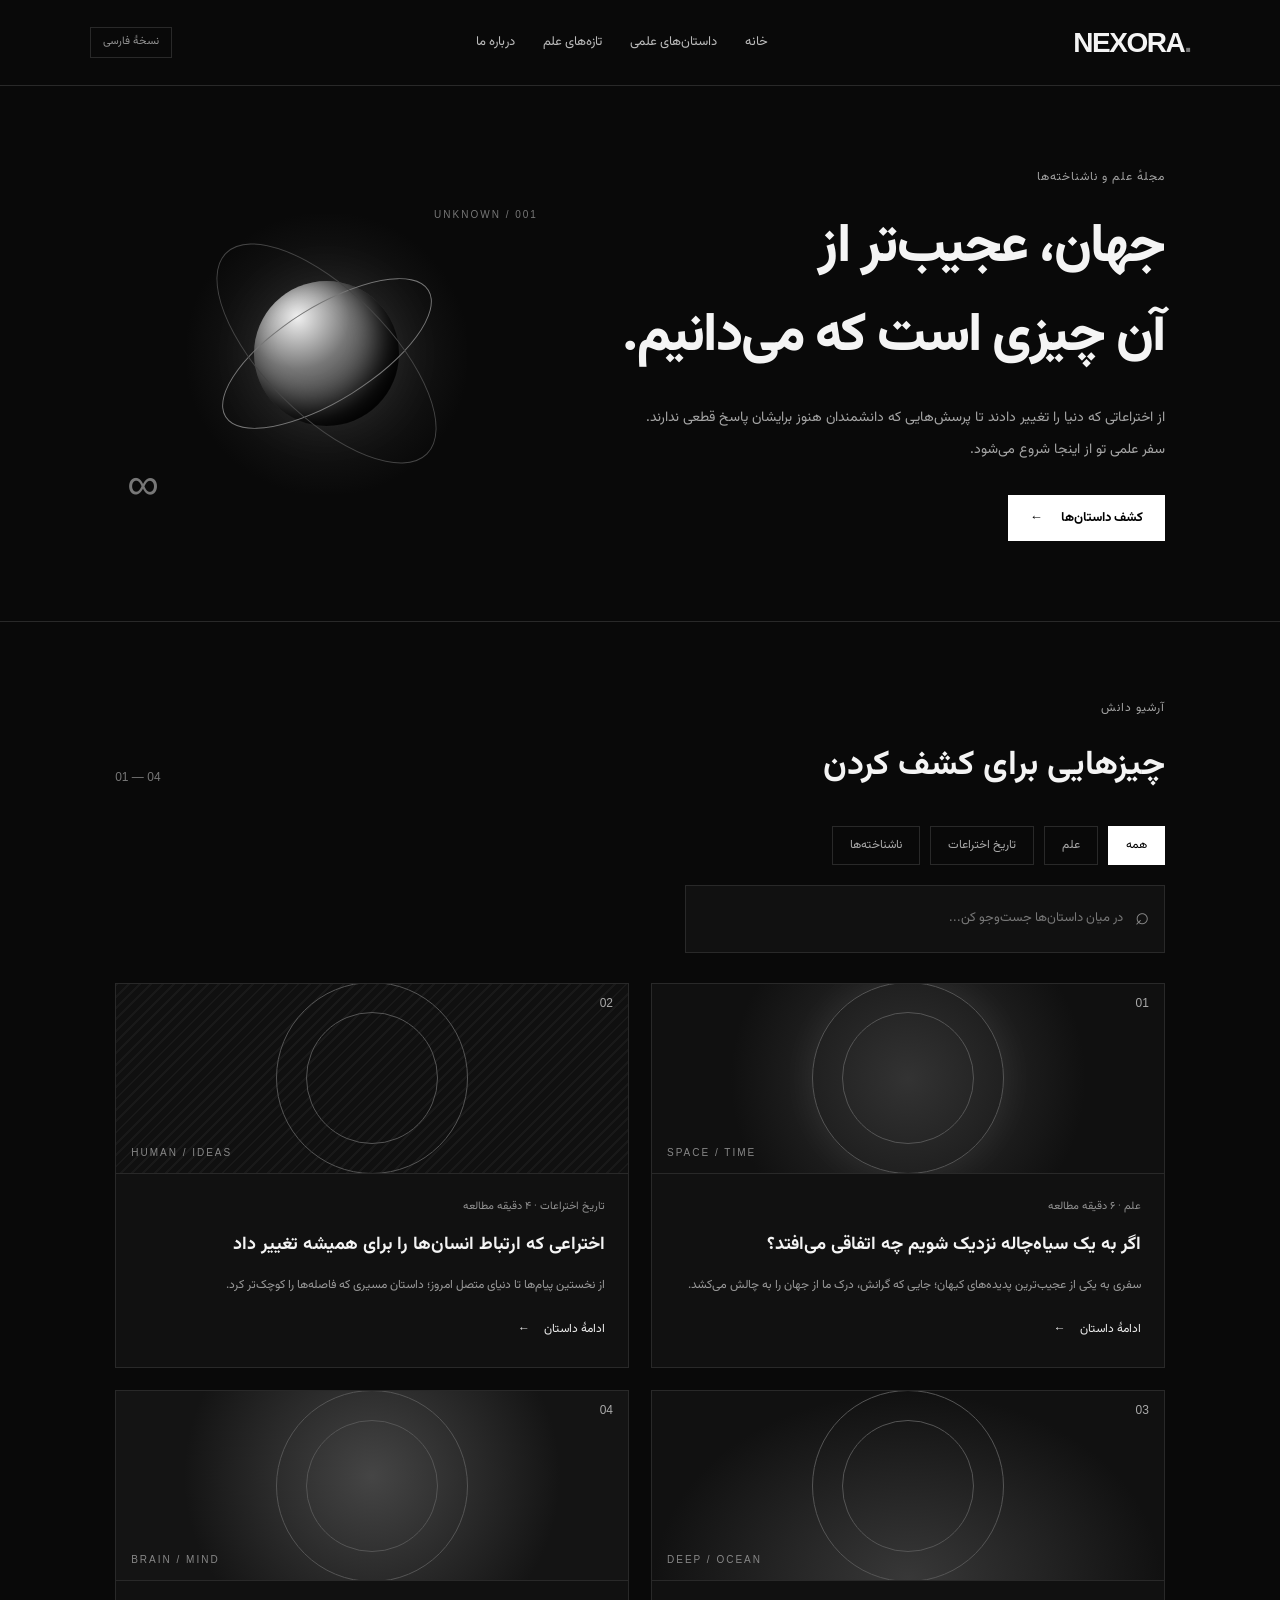
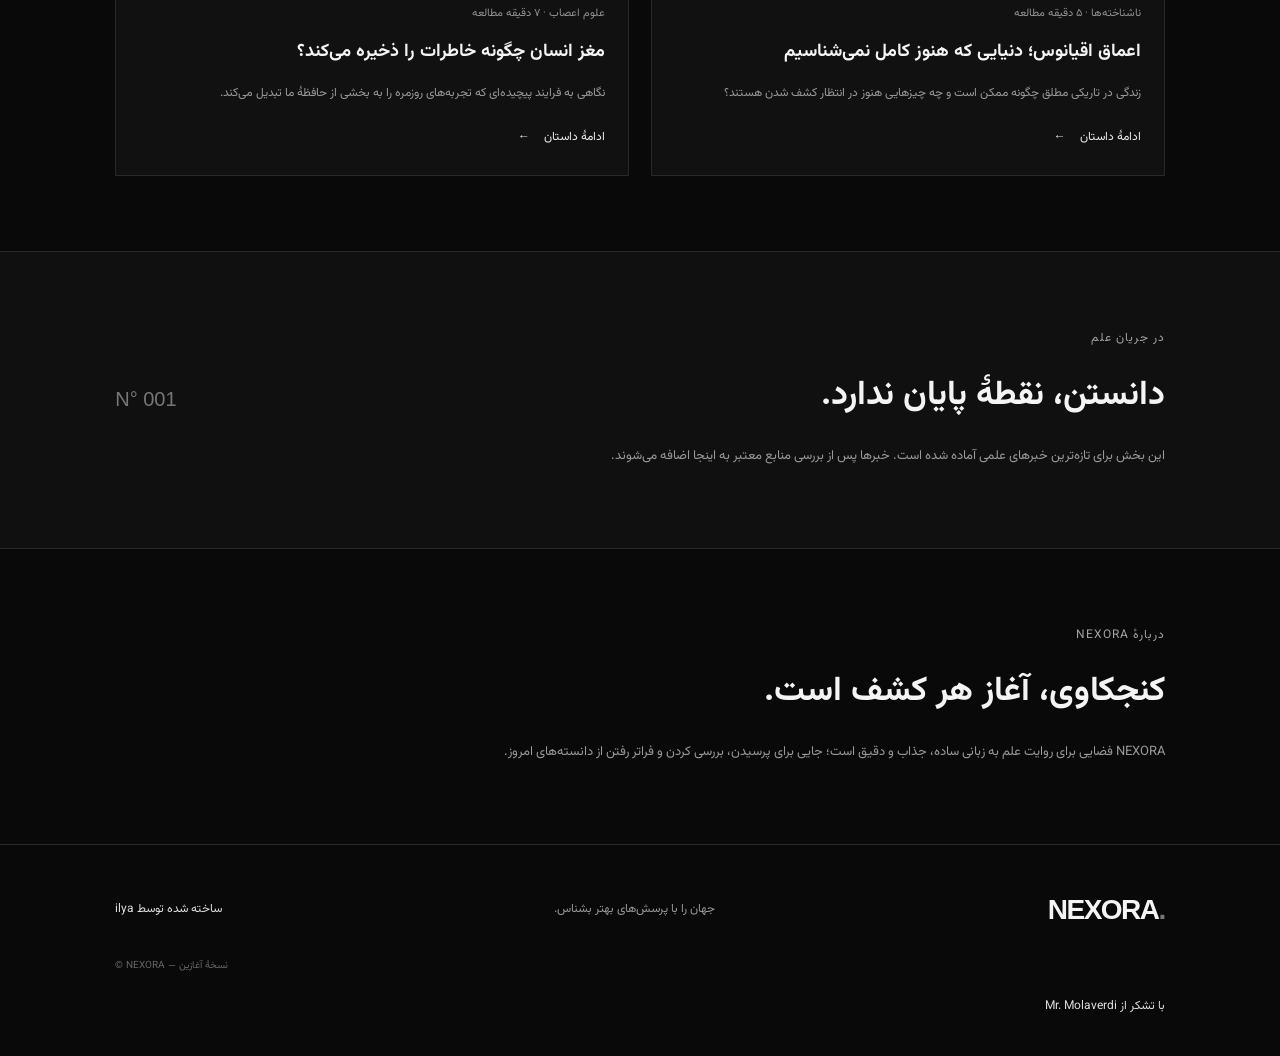
==== index.html @ fea0d457 "Add NEXORA science website" ====
<!DOCTYPE html>
<html lang="fa" dir="rtl">
<head>
  <meta charset="UTF-8">
  <meta name="viewport" content="width=device-width, initial-scale=1.0">
  <meta name="description" content="NEXORA، مجله‌ای برای کشف داستان‌های علم، اختراعات و رازهای ناشناخته.">
  <title>NEXORA | فراتر از دانسته‌ها</title>
  <link rel="stylesheet" href="style.css">
</head>
<body>
  <header class="topbar">
    <a class="logo" href="#">NEXORA<span>.</span></a>
    <nav>
      <a href="#home">خانه</a>
      <a href="#stories">داستان‌های علمی</a>
      <a href="#news">تازه‌های علم</a>
      <a href="#about">درباره ما</a>
    </nav>
    <span class="edition">نسخهٔ فارسی</span>
  </header>

  <main>
    <section class="hero" id="home">
      <div class="hero-copy">
        <p class="eyebrow">مجلهٔ علم و ناشناخته‌ها</p>
        <h1>جهان، عجیب‌تر از<br>آن چیزی است که می‌دانیم.</h1>
        <p class="hero-description">
          از اختراعاتی که دنیا را تغییر دادند تا پرسش‌هایی که
          دانشمندان هنوز برایشان پاسخ قطعی ندارند.
          سفر علمی تو از اینجا شروع می‌شود.
        </p>
        <a class="hero-button" href="#stories">کشف داستان‌ها <span>←</span></a>
      </div>
      <div class="hero-art" aria-label="تصویر انتزاعی از جهان و فضا">
        <div class="orbit orbit-one"></div>
        <div class="orbit orbit-two"></div>
        <div class="planet"></div>
        <span class="art-label">UNKNOWN / 001</span>
        <span class="art-number">∞</span>
      </div>
    </section>

    <section class="latest section" id="stories">
      <div class="section-heading">
        <div>
          <p class="eyebrow">آرشیو دانش</p>
          <h2>چیزهایی برای کشف کردن</h2>
        </div>
        <span class="section-count">01 — 04</span>
      </div>

      <div class="filters" aria-label="دسته‌بندی مقالات">
        <button class="filter active" data-category="all">همه</button>
        <button class="filter" data-category="science">علم</button>
        <button class="filter" data-category="history">تاریخ اختراعات</button>
        <button class="filter" data-category="mystery">ناشناخته‌ها</button>
      </div>

      <label class="search-box">
        <span>⌕</span>
        <input id="searchInput" type="search" placeholder="در میان داستان‌ها جست‌وجو کن..." aria-label="جست‌وجوی مقالات">
      </label>

      <div class="article-grid" id="articleGrid">
        <article class="article-card" data-category="science">
          <div class="card-art art-space"><span>01</span><b>SPACE / TIME</b></div>
          <div class="card-content">
            <p class="card-meta">علم · ۶ دقیقه مطالعه</p>
            <h3>اگر به یک سیاه‌چاله نزدیک شویم چه اتفاقی می‌افتد؟</h3>
            <p>سفری به یکی از عجیب‌ترین پدیده‌های کیهان؛ جایی که گرانش، درک ما از جهان را به چالش می‌کشد.</p>
            <a href="articles/blackhole.html" class="read-link">ادامهٔ داستان <span>←</span></a>
          </div>
        </article>

        <article class="article-card" data-category="history">
          <div class="card-art art-invention"><span>02</span><b>HUMAN / IDEAS</b></div>
          <div class="card-content">
            <p class="card-meta">تاریخ اختراعات · ۴ دقیقه مطالعه</p>
            <h3>اختراعی که ارتباط انسان‌ها را برای همیشه تغییر داد</h3>
            <p>از نخستین پیام‌ها تا دنیای متصل امروز؛ داستان مسیری که فاصله‌ها را کوچک‌تر کرد.</p>
            <a href="articles/inventions.html" class="read-link">ادامهٔ داستان <span>←</span></a>
          </div>
        </article>

        <article class="article-card" data-category="mystery">
          <div class="card-art art-ocean"><span>03</span><b>DEEP / OCEAN</b></div>
          <div class="card-content">
            <p class="card-meta">ناشناخته‌ها · ۵ دقیقه مطالعه</p>
            <h3>اعماق اقیانوس؛ دنیایی که هنوز کامل نمی‌شناسیم</h3>
            <p>زندگی در تاریکی مطلق چگونه ممکن است و چه چیزهایی هنوز در انتظار کشف شدن هستند؟</p>
            <a href="articles/ocean.html" class="read-link">ادامهٔ داستان <span>←</span></a>
          </div>
        </article>

        <article class="article-card" data-category="science">
          <div class="card-art art-brain"><span>04</span><b>BRAIN / MIND</b></div>
          <div class="card-content">
            <p class="card-meta">علوم اعصاب · ۷ دقیقه مطالعه</p>
            <h3>مغز انسان چگونه خاطرات را ذخیره می‌کند؟</h3>
            <p>نگاهی به فرایند پیچیده‌ای که تجربه‌های روزمره را به بخشی از حافظهٔ ما تبدیل می‌کند.</p>
            <a href="articles/brain.html" class="read-link">ادامهٔ داستان <span>←</span></a>
          </div>
        </article>
      </div>
      <p id="emptyMessage" class="empty-message" hidden>مقاله‌ای با این مشخصات پیدا نشد.</p>
    </section>

    <section class="news section" id="news">
      <div>
        <p class="eyebrow">در جریان علم</p>
        <h2>دانستن، نقطهٔ پایان ندارد.</h2>
        <p>این بخش برای تازه‌ترین خبرهای علمی آماده شده است. خبرها پس از بررسی منابع معتبر به اینجا اضافه می‌شوند.</p>
      </div>
      <span class="news-symbol">N° 001</span>
    </section>

    <section class="about section" id="about">
      <p class="eyebrow">دربارهٔ NEXORA</p>
      <h2>کنجکاوی، آغاز هر کشف است.</h2>
      <p>NEXORA فضایی برای روایت علم به زبانی ساده، جذاب و دقیق است؛ جایی برای پرسیدن، بررسی کردن و فراتر رفتن از دانسته‌های امروز.</p>
    </section>
  </main>

  <footer>
    <a class="logo" href="#">NEXORA<span>.</span></a>
    <p>جهان را با پرسش‌های بهتر بشناس.</p>
    <p class="credit">ساخته شده توسط ilya</p>
    <small>© NEXORA — نسخهٔ آغازین</small>
  <p class="credit">با تشکر از Mr. Molaverdi</p>
</footer>

  <script src="script.js"></script>
</body>
</html>
---- style.css ----
@import url('https://fonts.googleapis.com/css2?family=Vazirmatn:wght@400;500;600;700;800&display=swap');

:root {
  --bg: #090909;
  --panel: #111111;
  --panel-hover: #191919;
  --text: #f4f4f4;
  --muted: #929292;
  --line: #292929;
  --white: #ffffff;
}

* {
  box-sizing: border-box;
  margin: 0;
  padding: 0;
}

html {
  scroll-behavior: smooth;
  scroll-padding-top: 90px;
}

body {
  background: var(--bg);
  color: var(--text);
  font-family: 'Vazirmatn', Tahoma, sans-serif;
  line-height: 1.9;
  -webkit-font-smoothing: antialiased;
}

a {
  color: inherit;
  text-decoration: none;
}

button,
input {
  font: inherit;
}

button {
  cursor: pointer;
}

.topbar {
  min-height: 82px;
  padding: 16px 7%;
  display: flex;
  align-items: center;
  justify-content: space-between;
  gap: 24px;
  border-bottom: 1px solid var(--line);
  background: #090909;
}

.logo {
  direction: ltr;
  font-family: Arial, sans-serif;
  font-size: 28px;
  font-weight: 800;
  letter-spacing: -1.5px;
  white-space: nowrap;
}

.logo span {
  color: #777;
}

.topbar nav {
  display: flex;
  flex-wrap: wrap;
  gap: 28px;
}

.topbar nav a {
  color: #bcbcbc;
  font-size: 13px;
  transition: color 0.2s;
}

.topbar nav a:hover {
  color: white;
}

.edition {
  border: 1px solid var(--line);
  padding: 4px 12px;
  color: var(--muted);
  font-size: 11px;
  white-space: nowrap;
}

.hero {
  min-height: 510px;
  padding: 80px 9%;
  display: grid;
  grid-template-columns: 1.15fr 0.85fr;
  align-items: center;
  gap: 55px;
  border-bottom: 1px solid var(--line);
  overflow: hidden;
}

.eyebrow {
  color: #a3a3a3;
  font-size: 12px;
  letter-spacing: 1px;
  margin-bottom: 15px;
}

.hero h1 {
  font-size: clamp(32px, 4.5vw, 54px);
  line-height: 1.65;
  font-weight: 800;
  letter-spacing: -1.5px;
}

.hero-description {
  max-width: 520px;
  margin-top: 20px;
  color: #a5a5a5;
  font-size: 14px;
  line-height: 2.3;
}

.hero-button {
  display: inline-flex;
  align-items: center;
  gap: 18px;
  margin-top: 28px;
  padding: 11px 22px;
  background: white;
  color: black;
  font-size: 13px;
  font-weight: 700;
  transition: background 0.2s, transform 0.2s;
}

.hero-button:hover {
  background: #d7d7d7;
  transform: translateY(-2px);
}

.hero-art {
  min-height: 310px;
  position: relative;
  display: grid;
  place-items: center;
  isolation: isolate;
}

.hero-art::before {
  content: "";
  position: absolute;
  width: 280px;
  height: 280px;
  background: radial-gradient(circle, #303030 0%, #151515 40%, transparent 72%);
  z-index: -2;
}

.planet {
  width: 145px;
  height: 145px;
  border-radius: 50%;
  background: radial-gradient(circle at 30% 25%, #f0f0f0, #777 35%, #292929 72%, #111);
  box-shadow: 0 0 65px #ffffff14, inset -15px -12px 30px #000;
  animation: float 6s ease-in-out infinite;
}

.orbit {
  position: absolute;
  width: 240px;
  height: 95px;
  border: 1px solid #777;
  border-radius: 50%;
  transform: rotate(-32deg);
}

.orbit-two {
  width: 285px;
  height: 125px;
  border-color: #454545;
  transform: rotate(45deg);
}

.art-label {
  position: absolute;
  top: 10px;
  right: 0;
  color: #777;
  font: 10px Arial, sans-serif;
  letter-spacing: 2px;
}

.art-number {
  position: absolute;
  bottom: 0;
  left: 12px;
  font: 44px Arial, sans-serif;
  color: #777;
}

@keyframes float {
  0%, 100% { transform: translateY(0); }
  50% { transform: translateY(-12px); }
}

.section {
  padding: 75px 9%;
}

.section-heading {
  display: flex;
  align-items: end;
  justify-content: space-between;
  gap: 20px;
  margin-bottom: 30px;
}

.section-heading h2,
.news h2,
.about h2 {
  font-size: clamp(23px, 3vw, 34px);
  line-height: 1.8;
}

.section-count {
  color: #777;
  direction: ltr;
  font: 12px Arial, sans-serif;
  padding-bottom: 12px;
}

.filters {
  display: flex;
  flex-wrap: wrap;
  gap: 10px;
  margin-bottom: 20px;
}

.filter {
  padding: 7px 17px;
  background: transparent;
  color: #aaa;
  border: 1px solid var(--line);
  font-size: 12px;
  transition: 0.2s;
}

.filter:hover,
.filter.active {
  background: white;
  color: black;
  border-color: white;
}

.search-box {
  display: flex;
  align-items: center;
  gap: 12px;
  max-width: 480px;
  margin-bottom: 30px;
  padding: 10px 15px;
  border: 1px solid var(--line);
  background: var(--panel);
}

.search-box span {
  font-size: 24px;
  color: #888;
}

.search-box input {
  width: 100%;
  background: transparent;
  color: white;
  border: 0;
  outline: none;
  font-size: 13px;
}

.search-box input::placeholder {
  color: #777;
}

.article-grid {
  display: grid;
  grid-template-columns: repeat(2, minmax(0, 1fr));
  gap: 22px;
}

.article-card {
  min-width: 0;
  border: 1px solid var(--line);
  background: var(--panel);
  transition: transform 0.25s, border-color 0.25s;
  overflow: hidden;
}

.article-card:hover {
  transform: translateY(-4px);
  border-color: #656565;
}

.card-art {
  height: 190px;
  position: relative;
  display: flex;
  align-items: center;
  justify-content: center;
  overflow: hidden;
  background-color: #161616;
  border-bottom: 1px solid var(--line);
}

.card-art::before,
.card-art::after {
  content: "";
  position: absolute;
  border: 1px solid #555;
  border-radius: 50%;
}

.card-art::before {
  width: 190px;
  height: 190px;
}

.card-art::after {
  width: 130px;
  height: 130px;
}

.card-art > span {
  position: absolute;
  top: 12px;
  right: 15px;
  color: #aaa;
  font: 12px Arial, sans-serif;
}

.card-art b {
  position: absolute;
  bottom: 15px;
  left: 15px;
  direction: ltr;
  color: #888;
  font: 10px Arial, sans-serif;
  letter-spacing: 2px;
}

.art-space {
  background: radial-gradient(circle at center, #333, #101010 65%);
}

.art-space::before {
  box-shadow: 0 0 40px #ffffff12;
}

.art-invention {
  background: repeating-linear-gradient(135deg, #191919 0, #191919 2px, #101010 2px, #101010 8px);
}

.art-ocean {
  background: radial-gradient(ellipse at bottom, #383838, #111 70%);
}

.art-brain {
  background: radial-gradient(circle at 50% 45%, #454545, #141414 68%);
}

.card-content {
  padding: 23px;
}

.card-meta {
  color: #929292;
  font-size: 11px;
  margin-bottom: 10px;
}

.card-content h3 {
  font-size: 18px;
  line-height: 1.9;
  margin-bottom: 10px;
}

.card-content > p:not(.card-meta) {
  color: #999;
  font-size: 12px;
  line-height: 2.2;
}

.read-link {
  display: inline-flex;
  gap: 14px;
  align-items: center;
  margin-top: 20px;
  color: #eee;
  font-size: 12px;
}

.read-link span {
  transition: transform 0.2s;
}

.read-link:hover span {
  transform: translateX(-4px);
}

.empty-message {
  padding: 30px 0;
  color: #aaa;
  font-size: 14px;
}

.news {
  display: flex;
  align-items: center;
  justify-content: space-between;
  gap: 35px;
  border-top: 1px solid var(--line);
  border-bottom: 1px solid var(--line);
  background: #101010;
}

.news > div {
  max-width: 650px;
}

.news > div > p:last-child,
.about > p:last-child {
  margin-top: 15px;
  color: #999;
  font-size: 13px;
  line-height: 2.4;
}

.news-symbol {
  direction: ltr;
  font: 20px Arial, sans-serif;
  color: #777;
  white-space: nowrap;
}

.about {
  max-width: 1000px;
}

footer {
  padding: 38px 9%;
  border-top: 1px solid var(--line);
  display: flex;
  align-items: center;
  justify-content: space-between;
  gap: 20px;
  flex-wrap: wrap;
}

footer > p {
  color: #999;
  font-size: 12px;
}

footer .credit {
  color: #ddd;
}

footer small {
  width: 100%;
  color: #666;
  font-size: 10px;
  text-align: left;
  direction: ltr;
}

[hidden] {
  display: none !important;
}

@media (max-width: 850px) {
  .topbar {
    padding: 15px 5%;
    flex-wrap: wrap;
  }

  .topbar nav {
    order: 3;
    width: 100%;
    gap: 18px;
  }

  .hero {
    padding: 55px 7%;
    grid-template-columns: 1fr;
    gap: 20px;
  }

  .hero-art {
    min-height: 260px;
  }

  .section {
    padding: 55px 7%;
  }
}

@media (max-width: 560px) {
  .topbar nav {
    gap: 12px;
  }

  .topbar nav a {
    font-size: 11px;
  }

  .edition {
    font-size: 10px;
  }

  .hero {
    padding-top: 45px;
  }

  .hero h1 {
    font-size: 32px;
  }

  .hero-art {
    min-height: 240px;
  }

  .planet {
    width: 115px;
    height: 115px;
  }

  .orbit {
    width: 200px;
    height: 80px;
  }

  .orbit-two {
    width: 235px;
    height: 105px;
  }

  .section {
    padding: 45px 5%;
  }

  .article-grid {
    grid-template-columns: 1fr;
  }

  .card-art {
    height: 170px;
  }

  .section-heading h2 {
    font-size: 23px;
  }

  .news {
    align-items: start;
  }

  .news-symbol {
    font-size: 14px;
  }

  footer {
    padding: 30px 5%;
  }
}

@media (prefers-reduced-motion: reduce) {
  *,
  *::before,
  *::after {
    scroll-behavior: auto !important;
    animation: none !important;
    transition: none !important;
  }
}
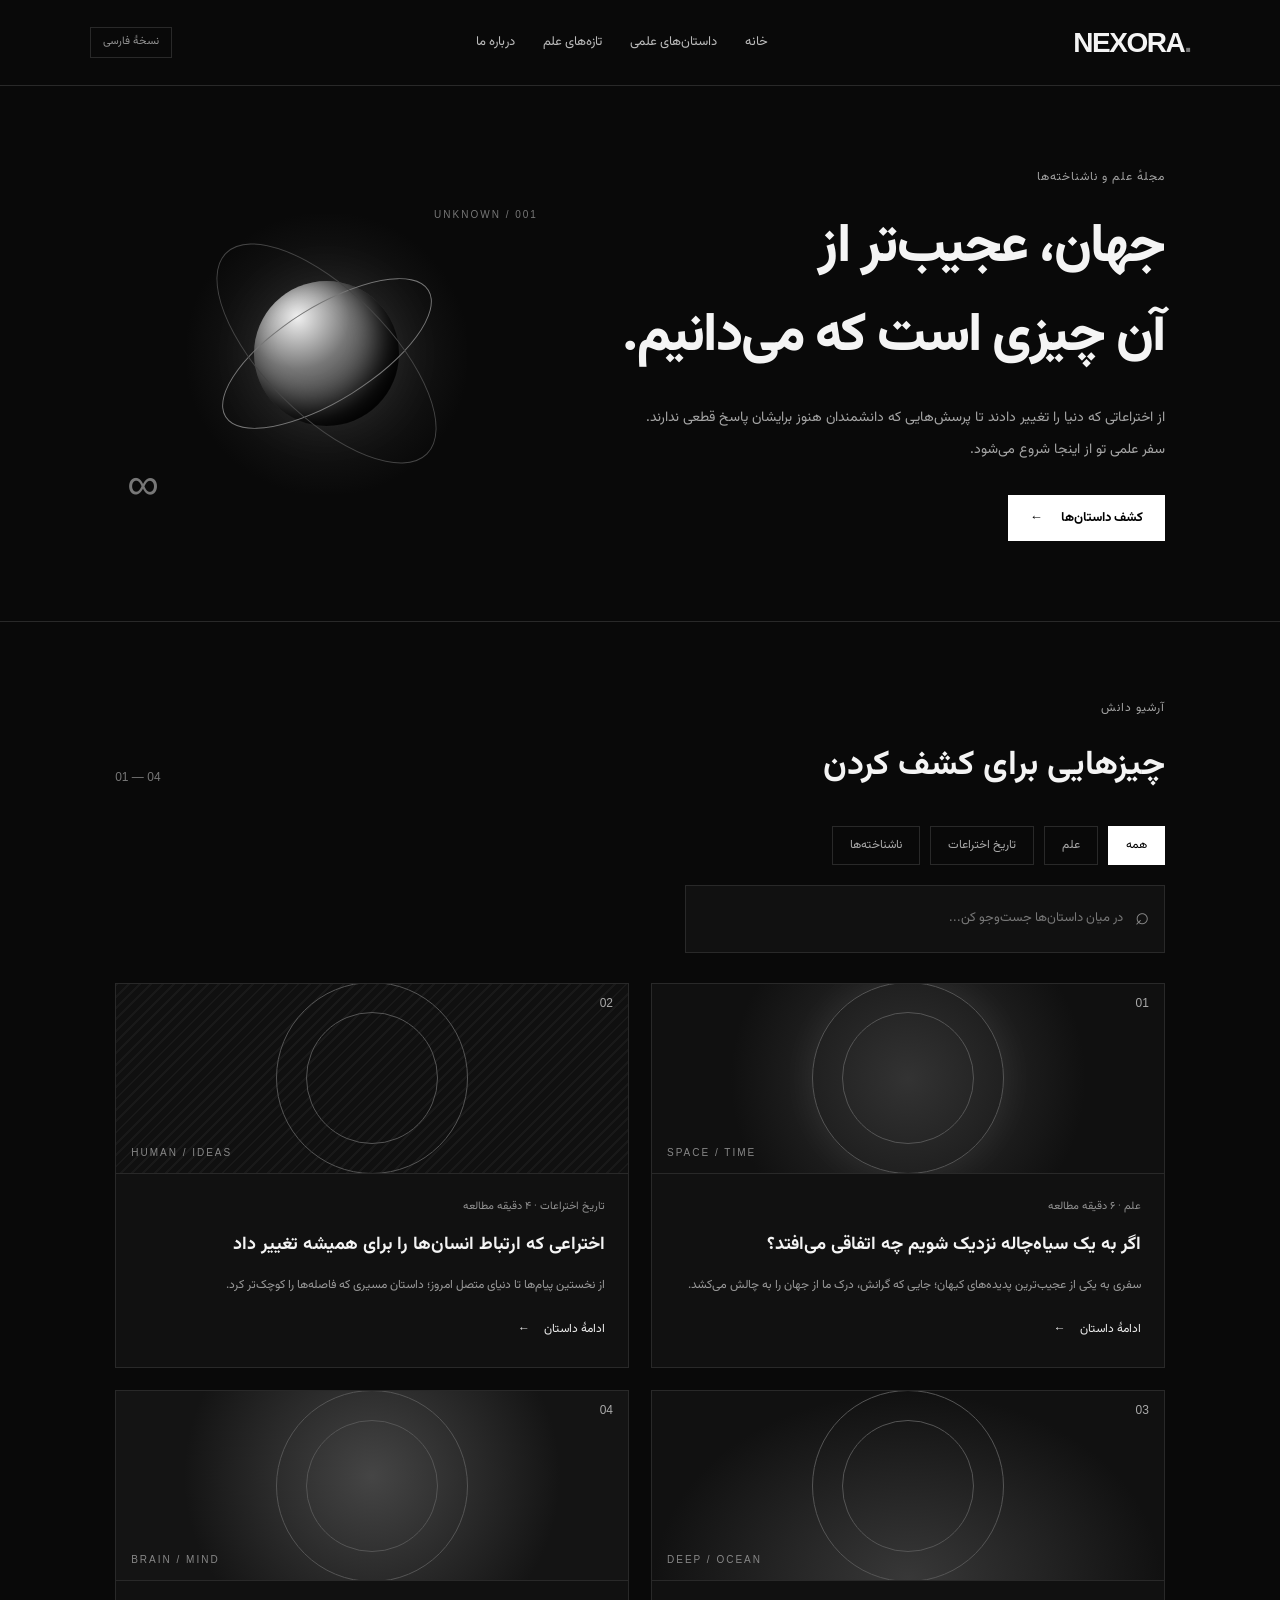
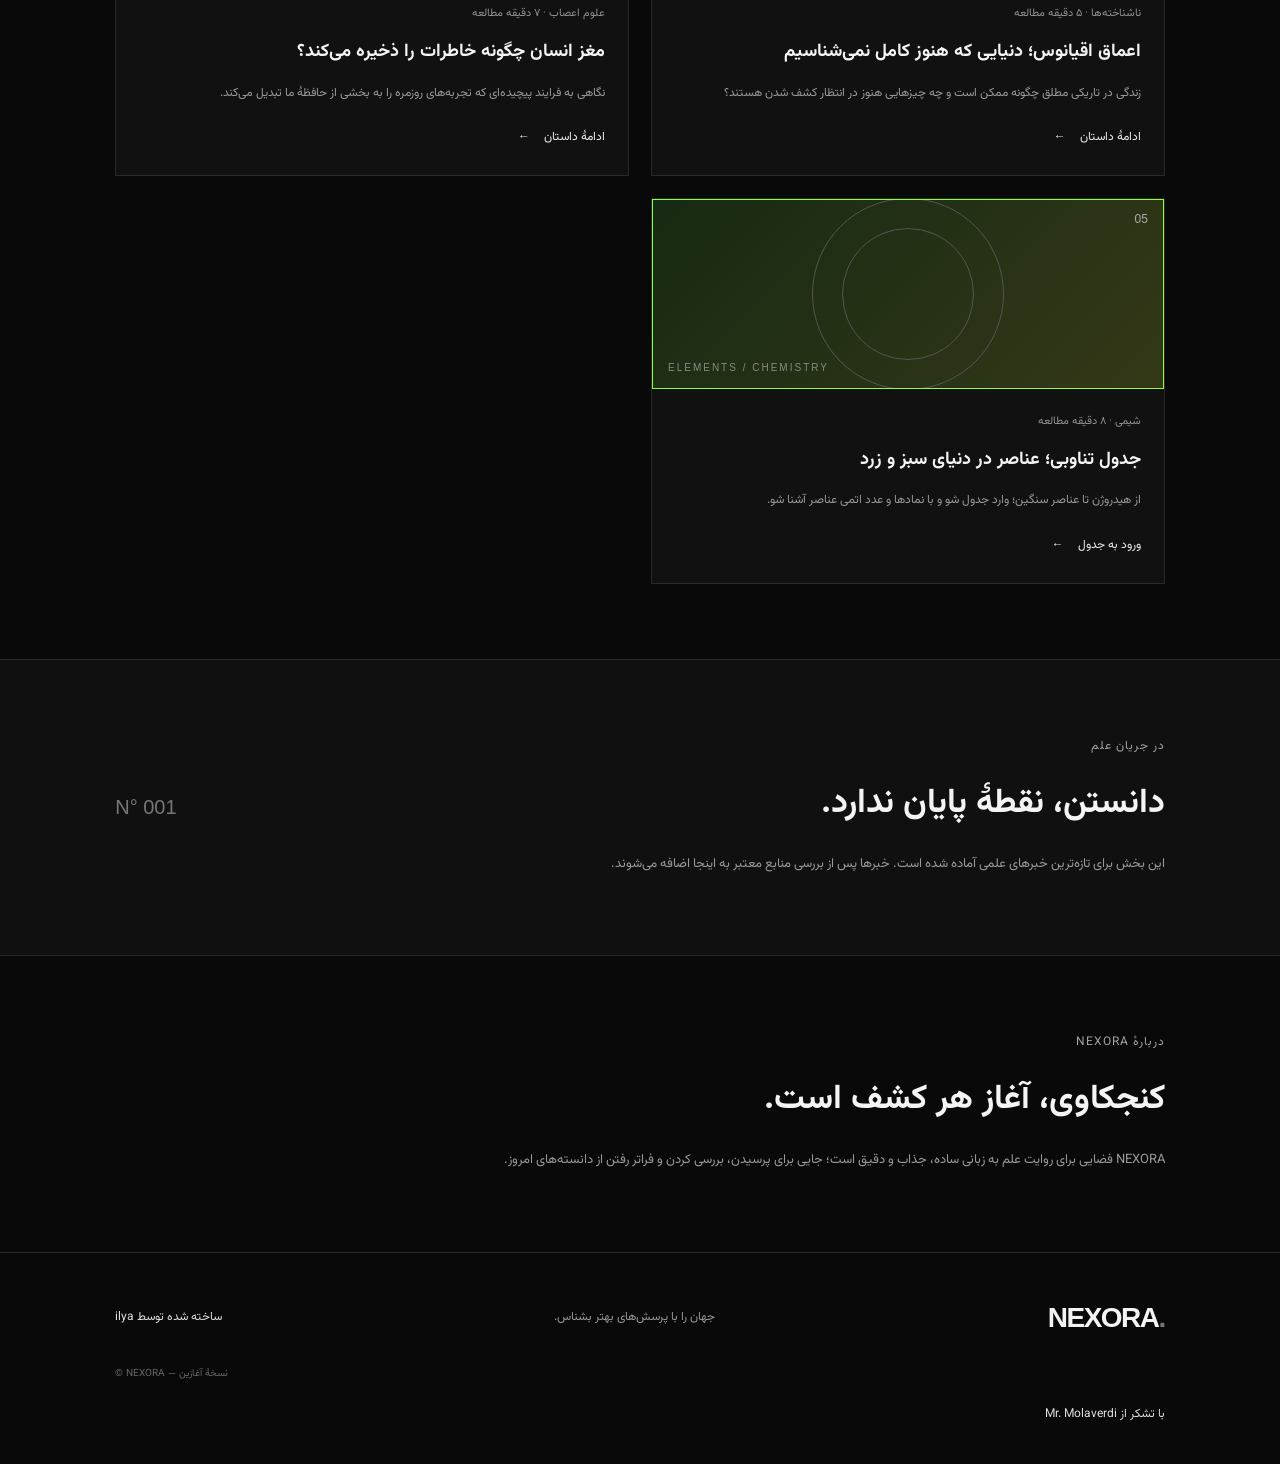
==== commit 4e159b61: "Add periodic table with data for all 118 elements" ====
--- a/index.html
+++ b/index.html
@@ -102,6 +102,16 @@
             <a href="articles/brain.html" class="read-link">ادامهٔ داستان <span>←</span></a>
           </div>
         </article>
+
+        <article class="article-card" data-category="science">
+          <div class="card-art art-periodic" style="background:linear-gradient(135deg,#172a13,#343817);color:#e5df38;border:1px solid #8cff3d"><span>05</span><b>ELEMENTS / CHEMISTRY</b></div>
+          <div class="card-content">
+            <p class="card-meta">شیمی · ۸ دقیقه مطالعه</p>
+            <h3>جدول تناوبی؛ عناصر در دنیای سبز و زرد</h3>
+            <p>از هیدروژن تا عناصر سنگین؛ وارد جدول شو و با نمادها و عدد اتمی عناصر آشنا شو.</p>
+            <a href="articles/periodic-table.html" class="read-link">ورود به جدول <span>←</span></a>
+          </div>
+        </article>
       </div>
       <p id="emptyMessage" class="empty-message" hidden>مقاله‌ای با این مشخصات پیدا نشد.</p>
     </section>
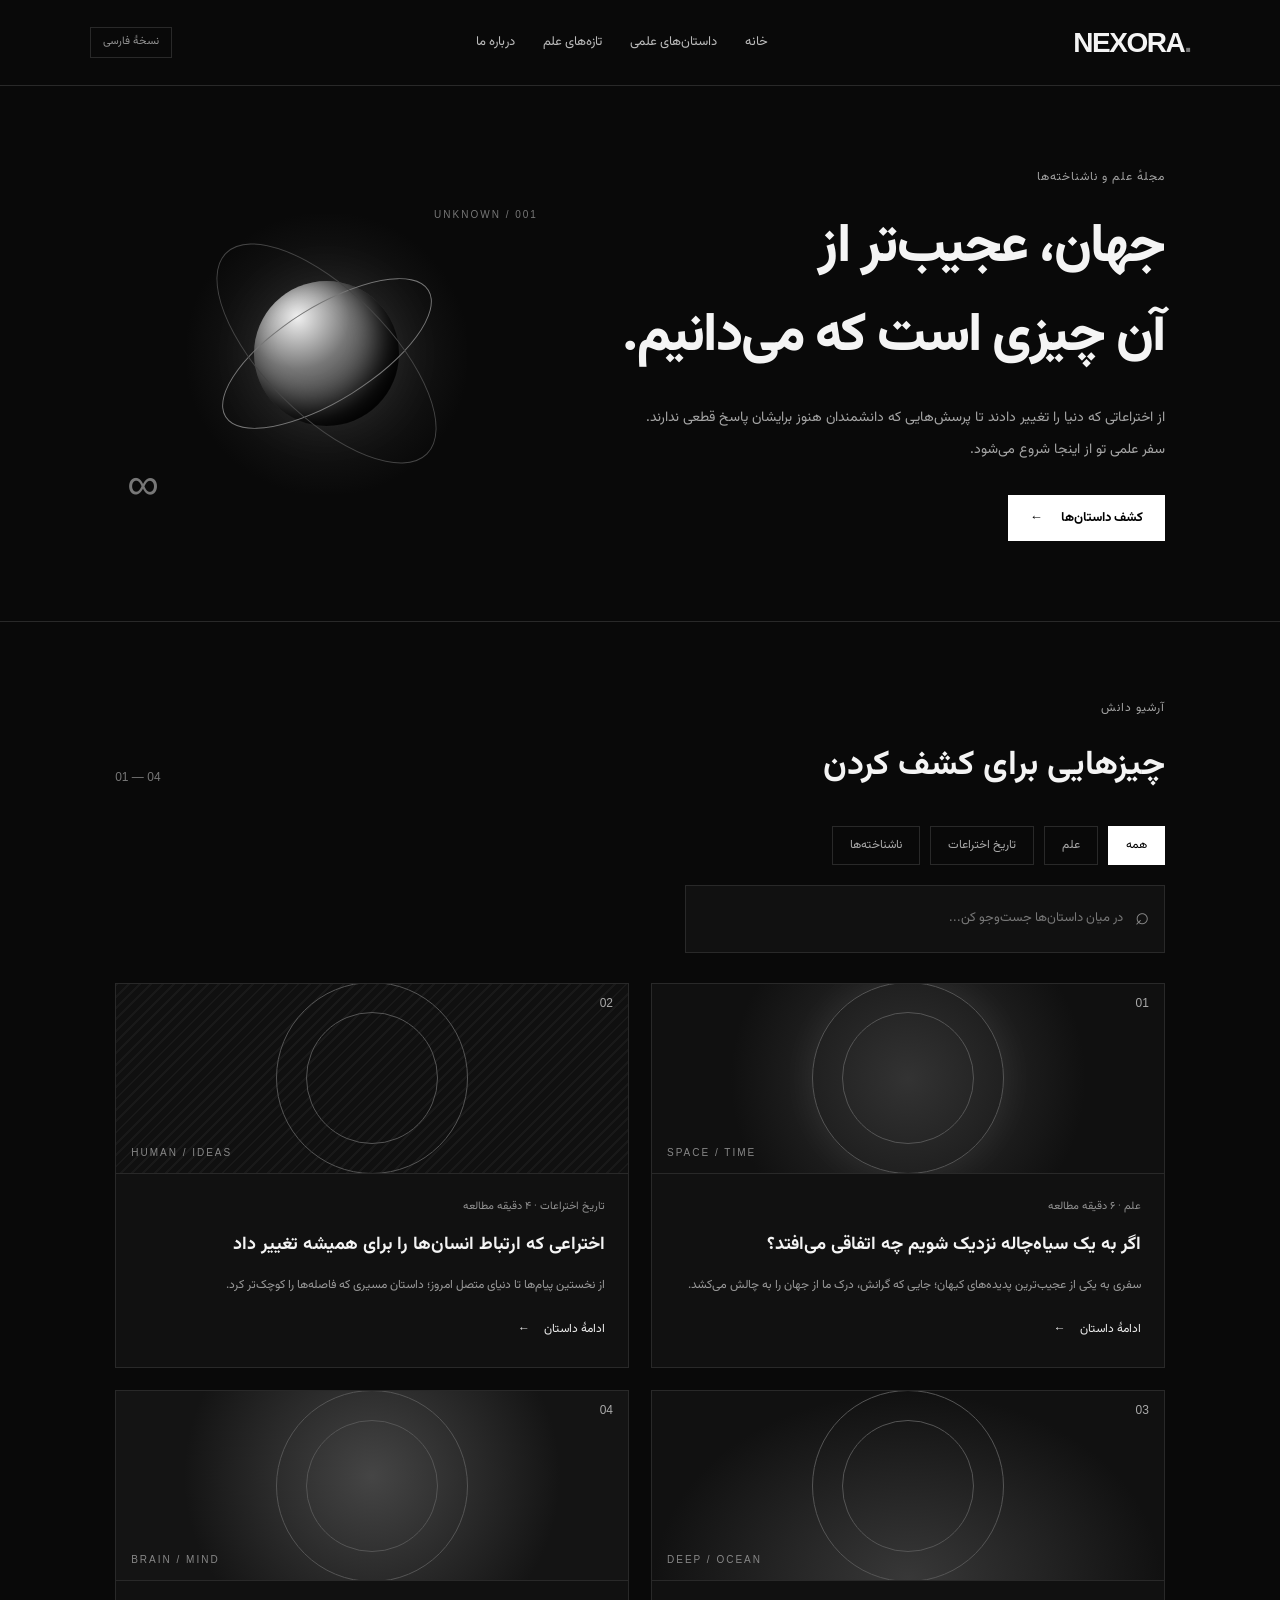
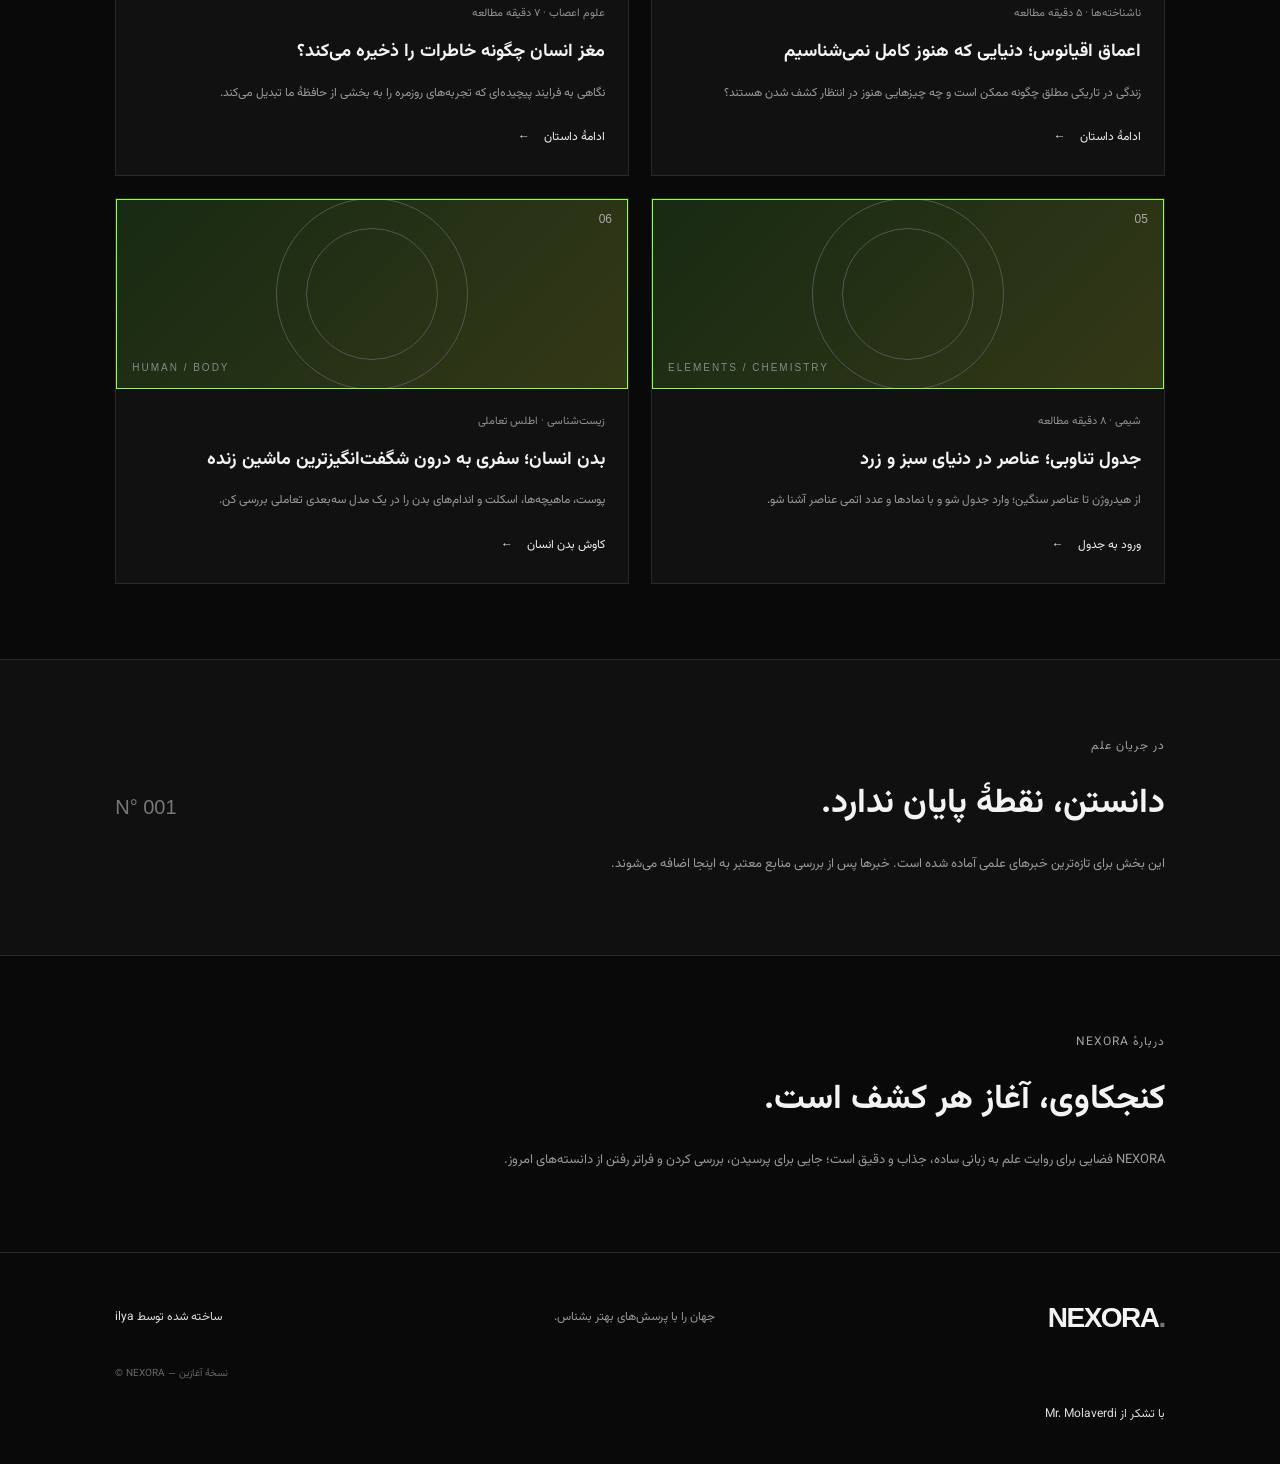
==== commit eec73fa6: "Add interactive human body page" ====
--- a/index.html
+++ b/index.html
@@ -112,6 +112,15 @@
             <a href="articles/periodic-table.html" class="read-link">ورود به جدول <span>←</span></a>
           </div>
         </article>
+        <article class="article-card" data-category="science">
+          <div class="card-art" style="background:linear-gradient(135deg,#172a13,#343817);color:#e5df38;border:1px solid #8cff3d"><span>06</span><b>HUMAN / BODY</b></div>
+          <div class="card-content">
+            <p class="card-meta">زیست‌شناسی · اطلس تعاملی</p>
+            <h3>بدن انسان؛ سفری به درون شگفت‌انگیزترین ماشین زنده</h3>
+            <p>پوست، ماهیچه‌ها، اسکلت و اندام‌های بدن را در یک مدل سه‌بعدی تعاملی بررسی کن.</p>
+            <a href="articles/human-body.html" class="read-link">کاوش بدن انسان <span>←</span></a>
+          </div>
+        </article>
       </div>
       <p id="emptyMessage" class="empty-message" hidden>مقاله‌ای با این مشخصات پیدا نشد.</p>
     </section>
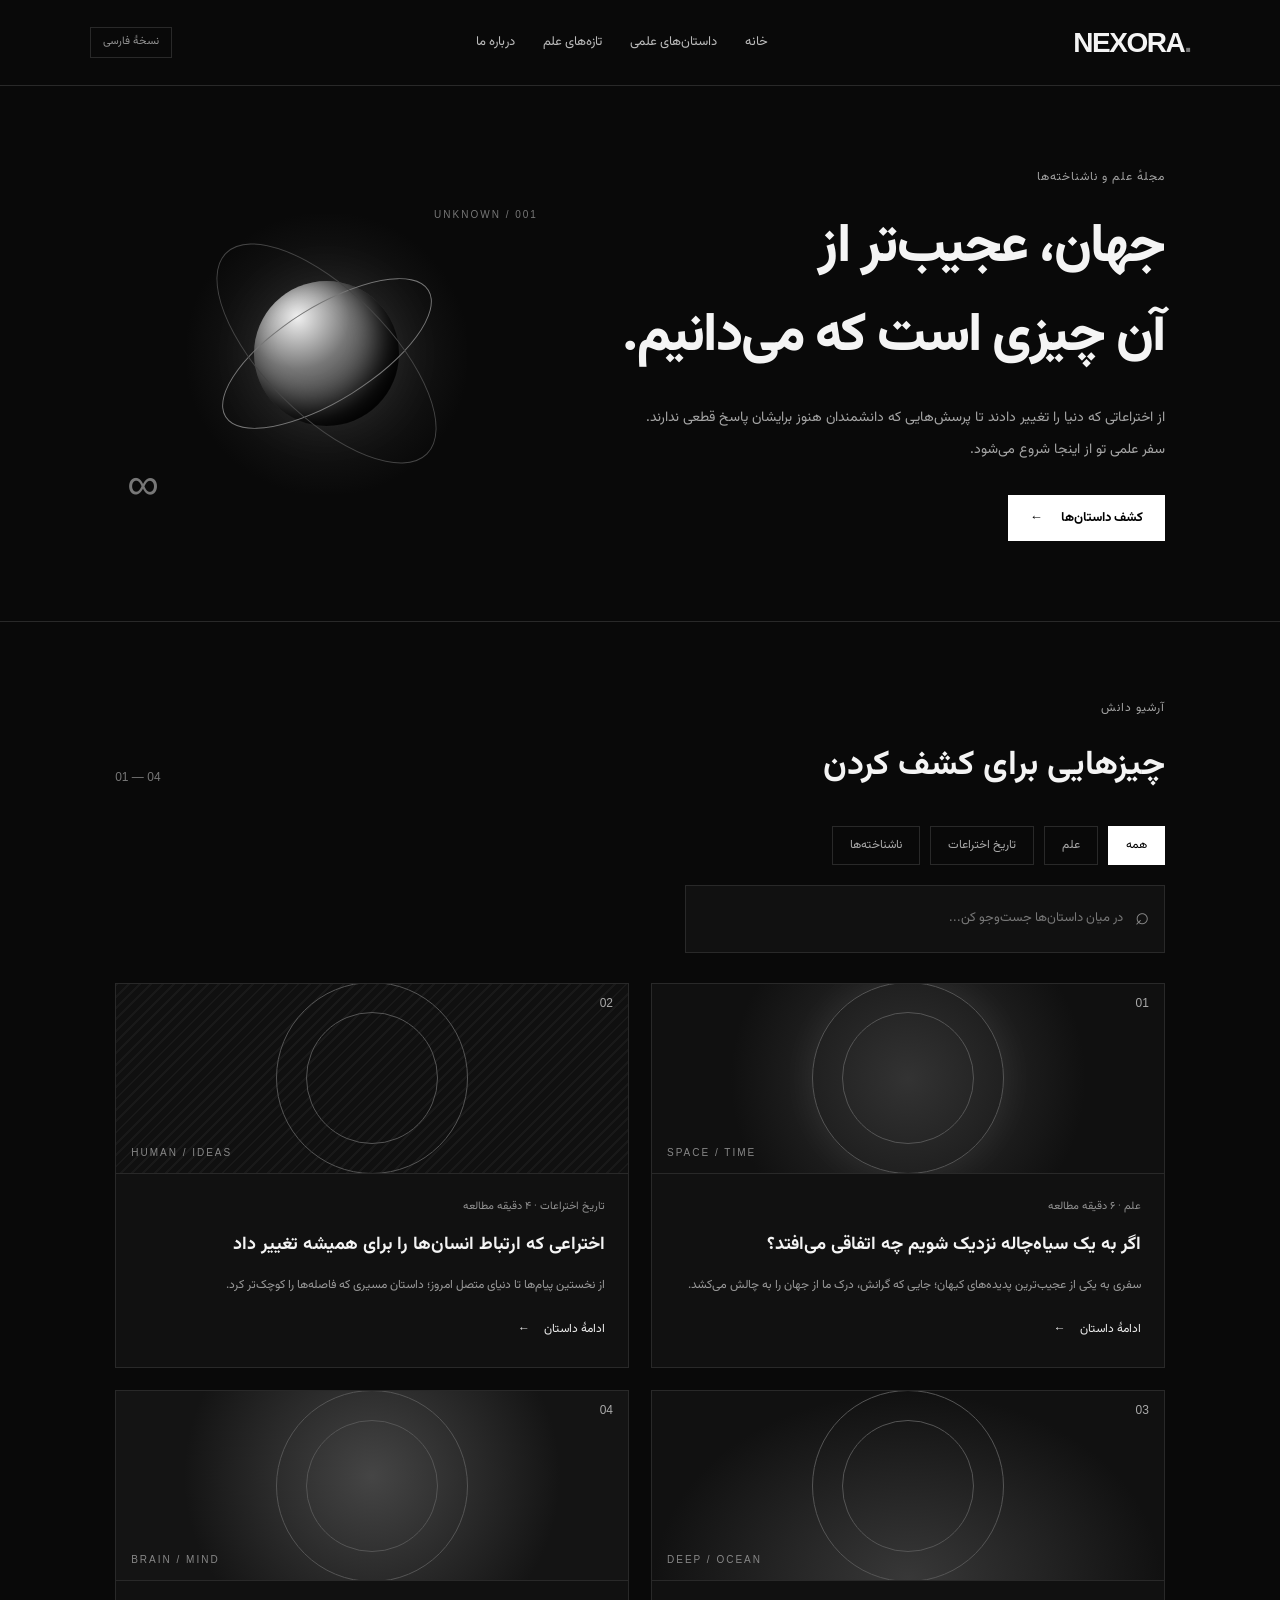
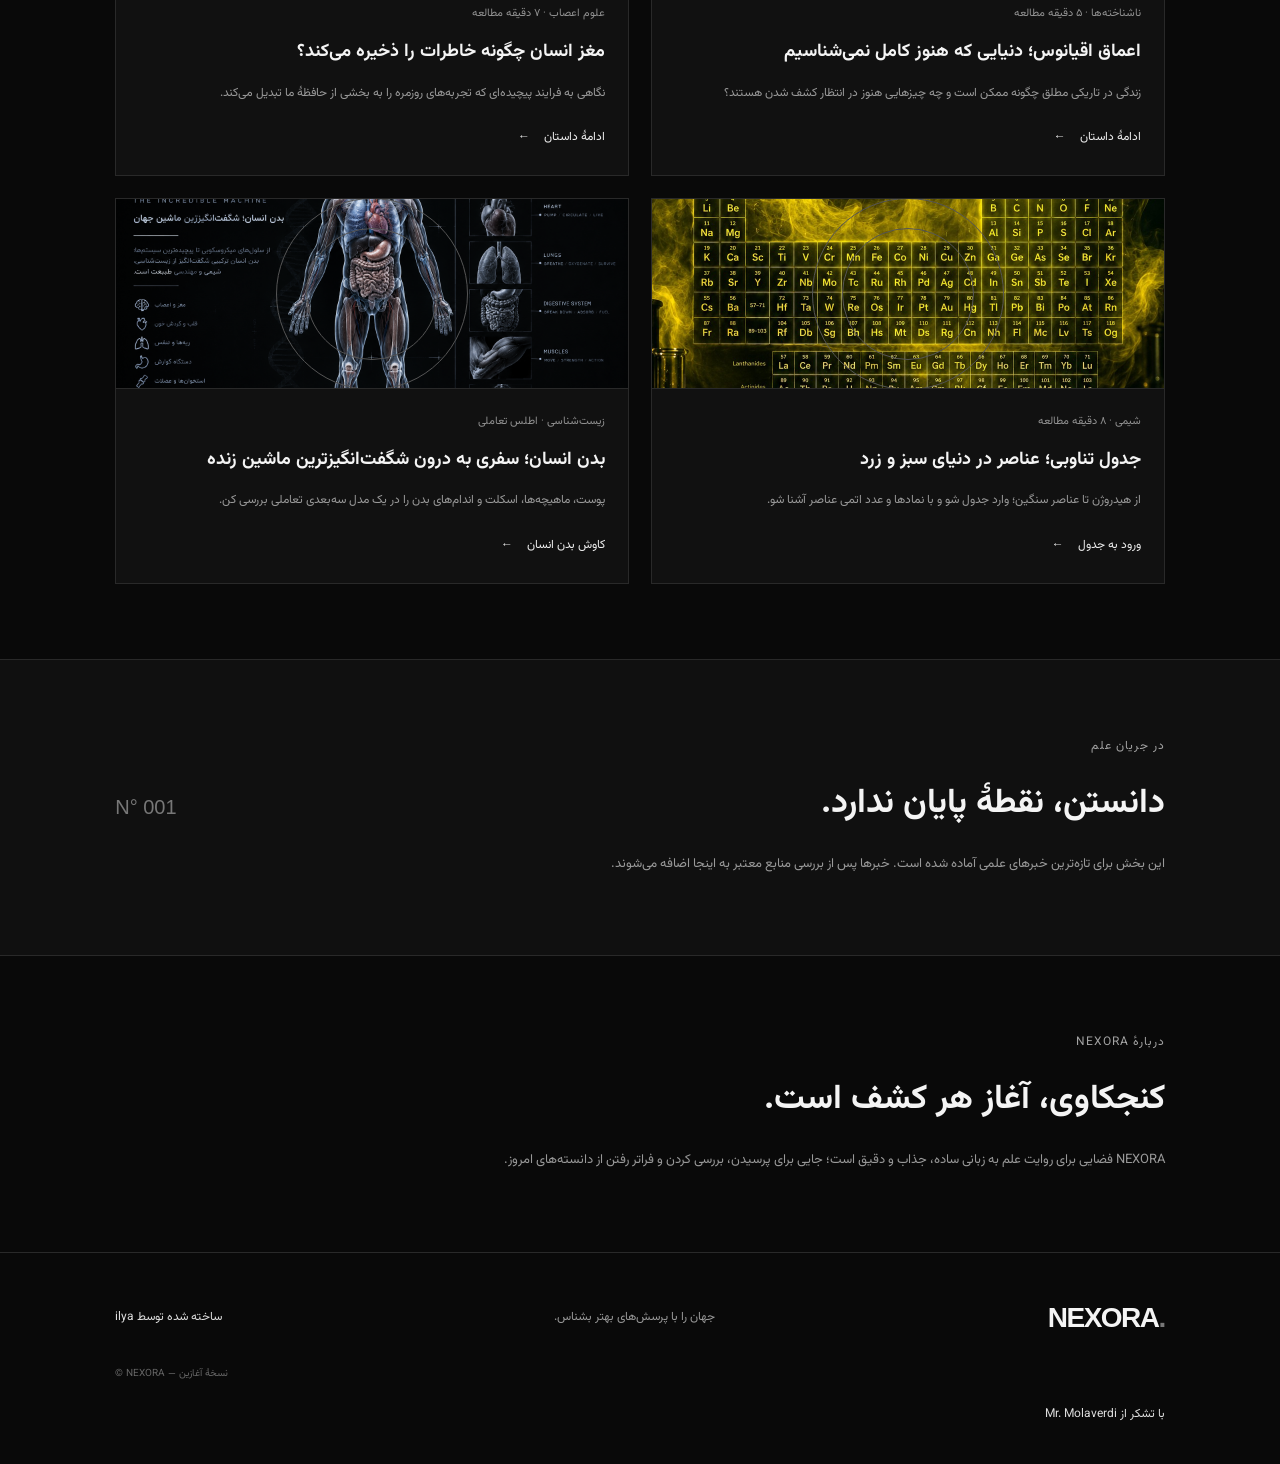
==== commit e35b3b4c: "Add science article cover images" ====
--- a/index.html
+++ b/index.html
@@ -104,7 +104,7 @@
         </article>
 
         <article class="article-card" data-category="science">
-          <div class="card-art art-periodic" style="background:linear-gradient(135deg,#172a13,#343817);color:#e5df38;border:1px solid #8cff3d"><span>05</span><b>ELEMENTS / CHEMISTRY</b></div>
+          <div class="card-art art-periodic" style="background:#111"><img src="assets/periodic-table-cover.png" alt="جدول تناوبی عناصر شیمیایی" loading="lazy" style="width:100%;height:100%;object-fit:cover;display:block"></div>
           <div class="card-content">
             <p class="card-meta">شیمی · ۸ دقیقه مطالعه</p>
             <h3>جدول تناوبی؛ عناصر در دنیای سبز و زرد</h3>
@@ -113,7 +113,7 @@
           </div>
         </article>
         <article class="article-card" data-category="science">
-          <div class="card-art" style="background:linear-gradient(135deg,#172a13,#343817);color:#e5df38;border:1px solid #8cff3d"><span>06</span><b>HUMAN / BODY</b></div>
+          <div class="card-art" style="background:#111;overflow:hidden"><img src="assets/human-body-cover.png" alt="اطلس تصویری بدن انسان" loading="lazy" style="width:100%;height:100%;object-fit:cover;display:block"></div>
           <div class="card-content">
             <p class="card-meta">زیست‌شناسی · اطلس تعاملی</p>
             <h3>بدن انسان؛ سفری به درون شگفت‌انگیزترین ماشین زنده</h3>
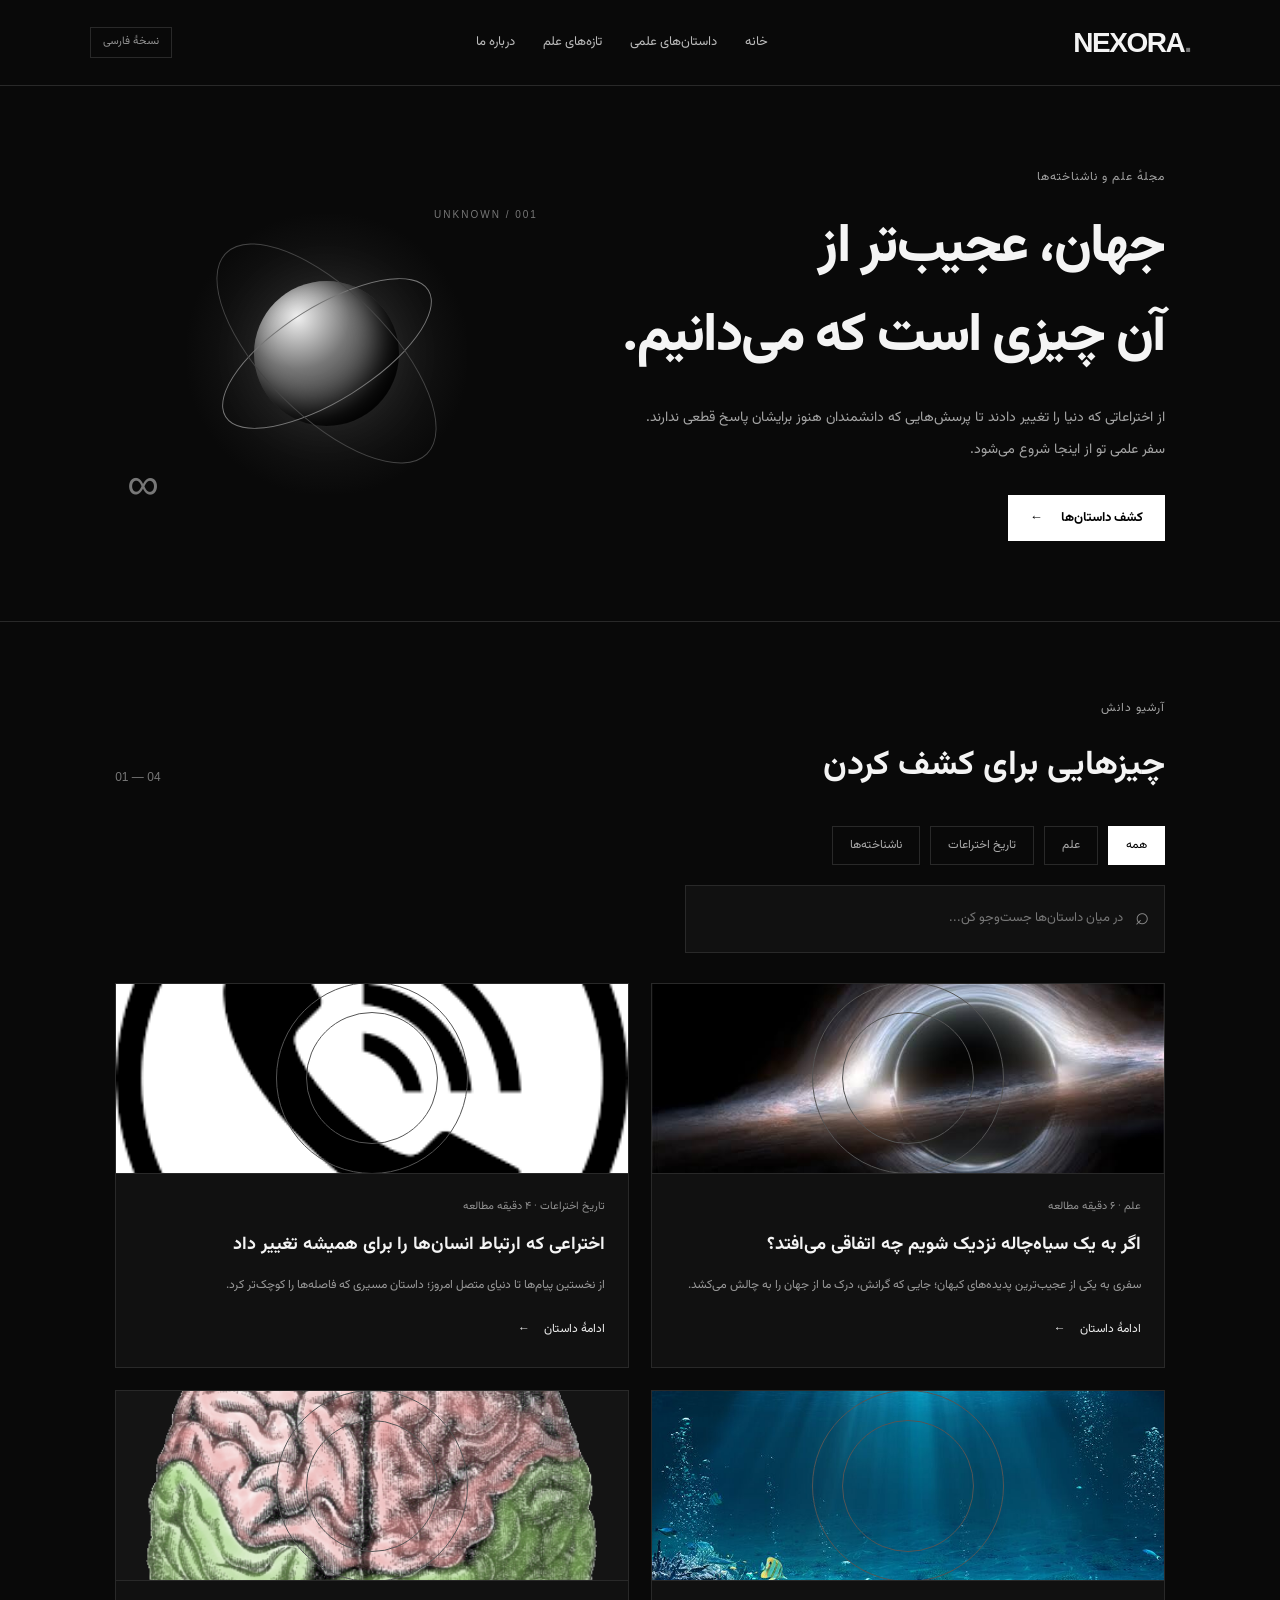
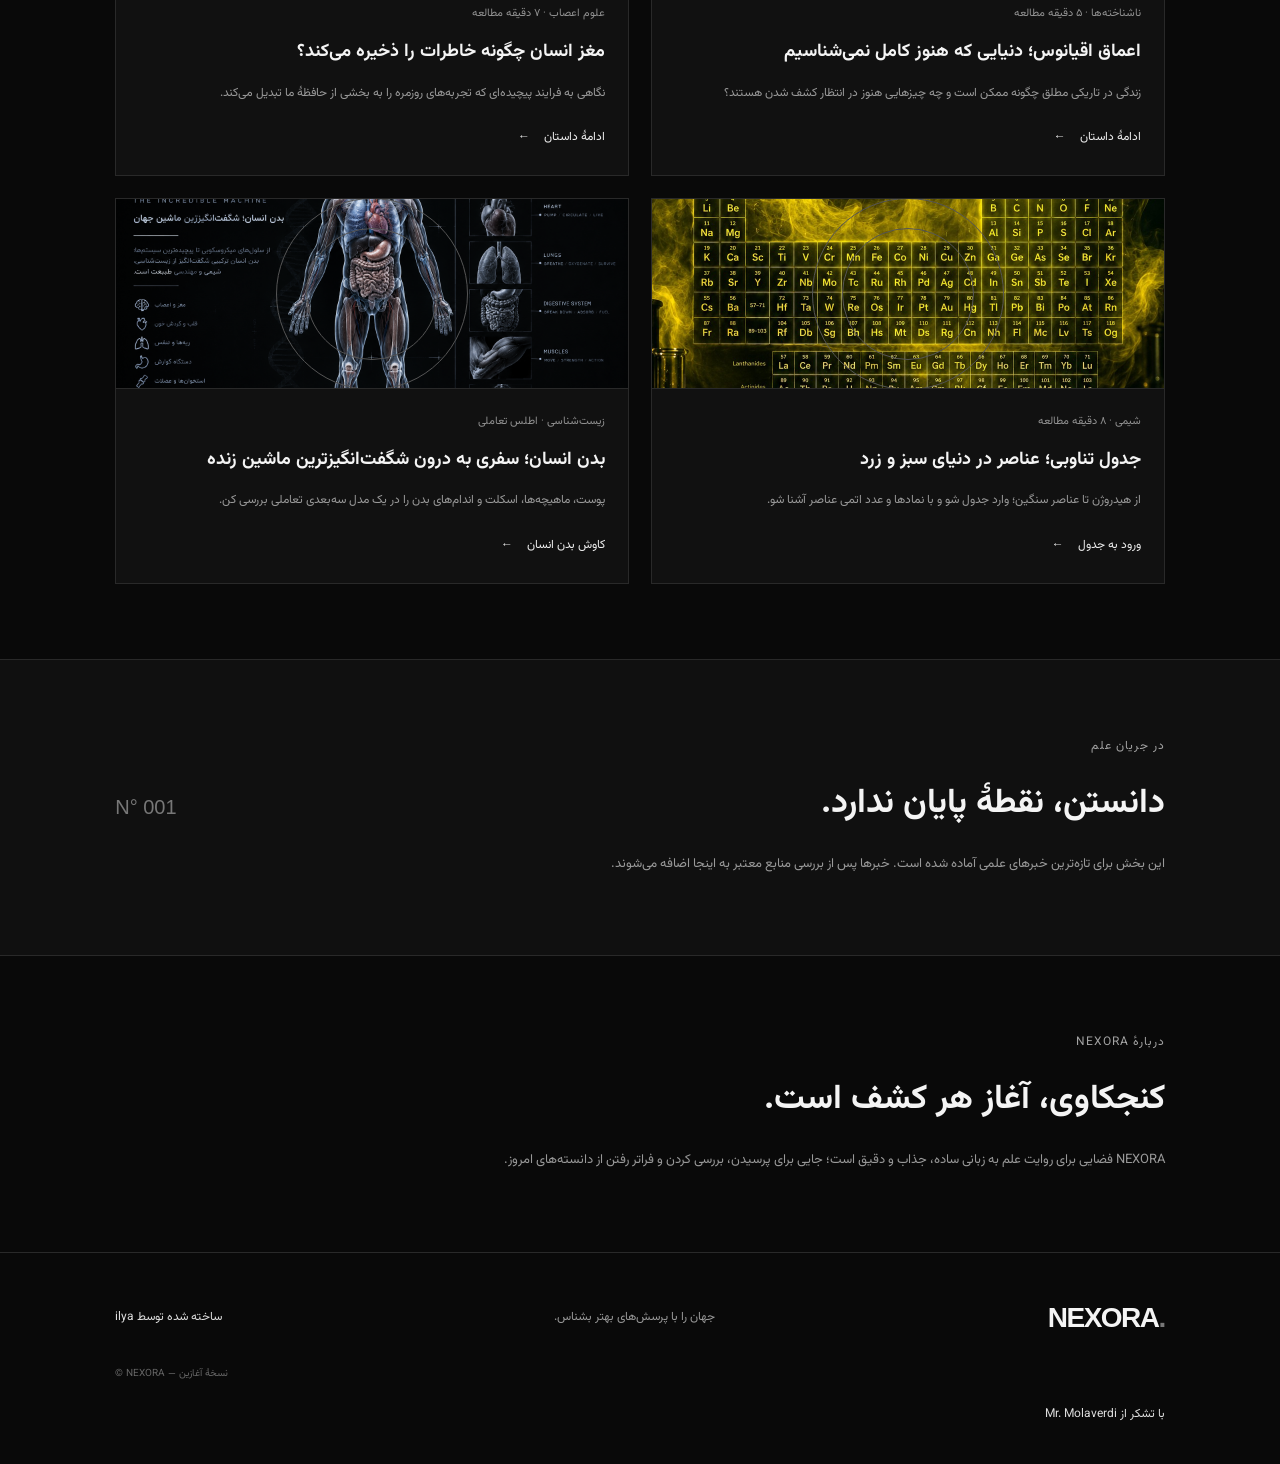
==== commit 9a9a5c5b: "Fix and add science cover images" ====
--- a/index.html
+++ b/index.html
@@ -64,7 +64,7 @@
 
       <div class="article-grid" id="articleGrid">
         <article class="article-card" data-category="science">
-          <div class="card-art art-space"><span>01</span><b>SPACE / TIME</b></div>
+          <div class="card-art art-space" style="overflow:hidden"><img src="assets/inventions-cover.jpg" alt="سیاه‌چاله و قرص برافزایشی آن" loading="lazy" style="width:100%;height:100%;object-fit:cover;display:block"></div>
           <div class="card-content">
             <p class="card-meta">علم · ۶ دقیقه مطالعه</p>
             <h3>اگر به یک سیاه‌چاله نزدیک شویم چه اتفاقی می‌افتد؟</h3>
@@ -74,7 +74,7 @@
         </article>
 
         <article class="article-card" data-category="history">
-          <div class="card-art art-invention"><span>02</span><b>HUMAN / IDEAS</b></div>
+          <div class="card-art art-invention" style="overflow:hidden"><img src="assets/blackhole-cover.png" alt="تلفن و امواج ارتباطی" loading="lazy" style="width:100%;height:100%;object-fit:cover;display:block"></div>
           <div class="card-content">
             <p class="card-meta">تاریخ اختراعات · ۴ دقیقه مطالعه</p>
             <h3>اختراعی که ارتباط انسان‌ها را برای همیشه تغییر داد</h3>
@@ -84,7 +84,7 @@
         </article>
 
         <article class="article-card" data-category="mystery">
-          <div class="card-art art-ocean"><span>03</span><b>DEEP / OCEAN</b></div>
+          <div class="card-art art-ocean" style="overflow:hidden"><img src="assets/ocean-cover.jpg" alt="نمایی از اعماق اقیانوس" loading="lazy" style="width:100%;height:100%;object-fit:cover;display:block"></div>
           <div class="card-content">
             <p class="card-meta">ناشناخته‌ها · ۵ دقیقه مطالعه</p>
             <h3>اعماق اقیانوس؛ دنیایی که هنوز کامل نمی‌شناسیم</h3>
@@ -94,7 +94,7 @@
         </article>
 
         <article class="article-card" data-category="science">
-          <div class="card-art art-brain"><span>04</span><b>BRAIN / MIND</b></div>
+          <div class="card-art art-brain" style="overflow:hidden"><img src="assets/brain-cover.png" alt="تصویر بخش‌های مختلف مغز انسان" loading="lazy" style="width:100%;height:100%;object-fit:cover;display:block"></div>
           <div class="card-content">
             <p class="card-meta">علوم اعصاب · ۷ دقیقه مطالعه</p>
             <h3>مغز انسان چگونه خاطرات را ذخیره می‌کند؟</h3>
